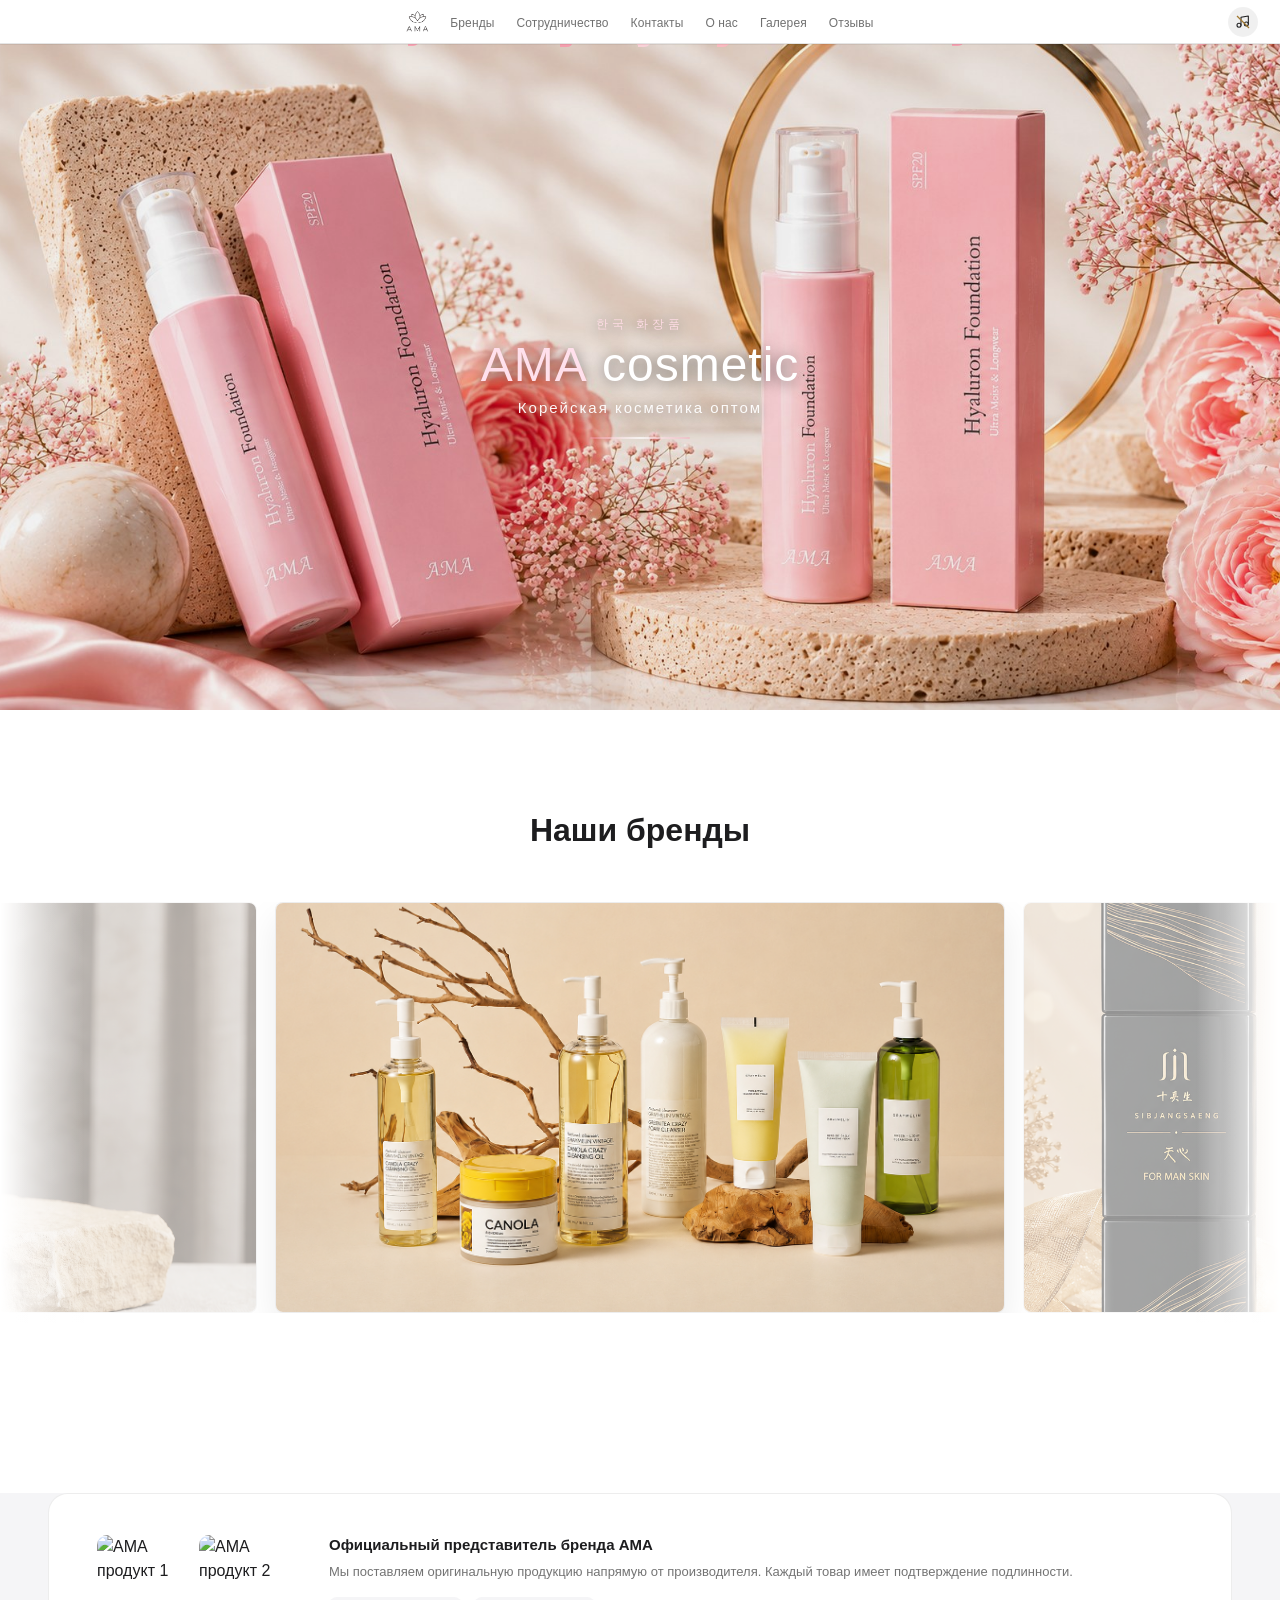
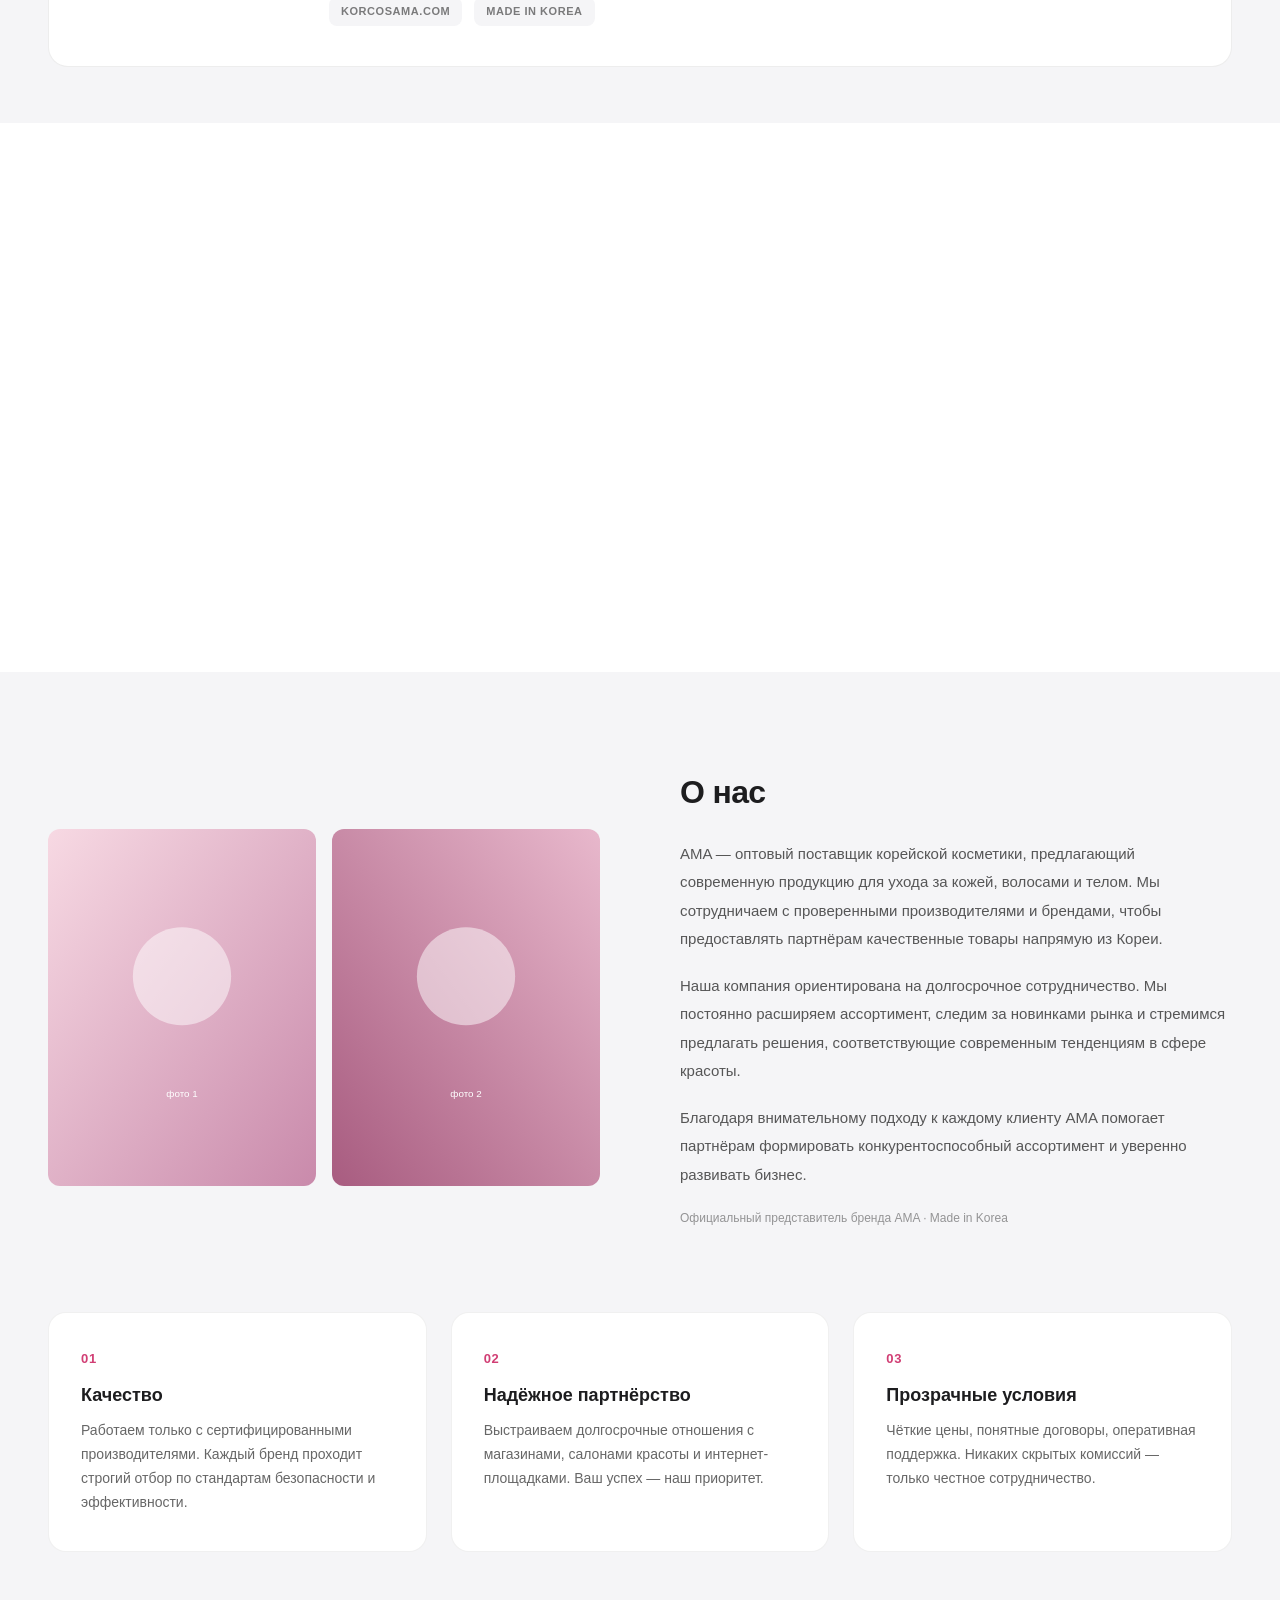
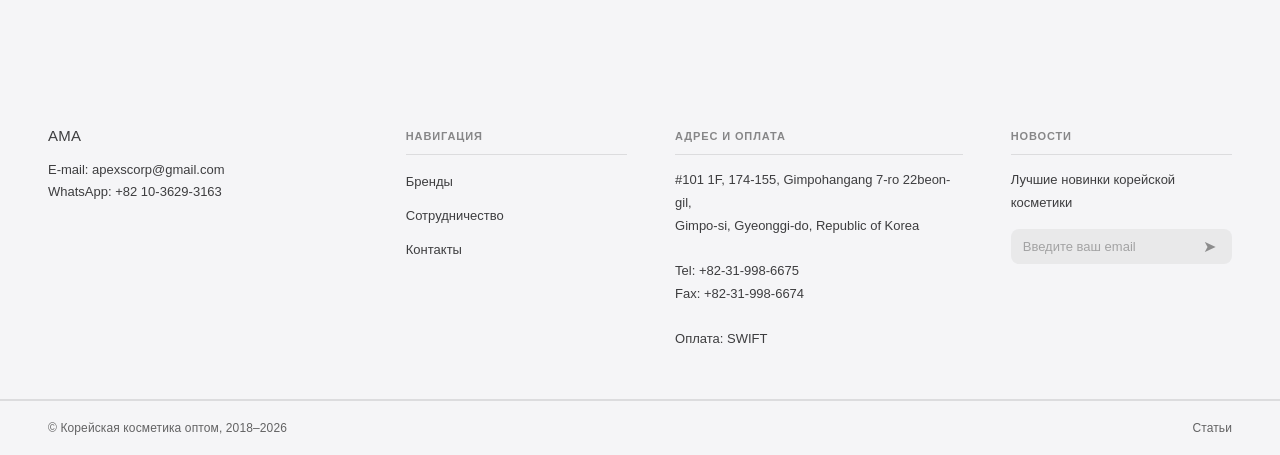
==== index.html @ 64ddf940 "Add files via upload" ====
<!DOCTYPE html>
<html lang="ru">
<head>
<meta charset="UTF-8">
<meta name="viewport" content="width=device-width, initial-scale=1.0">
<title>Корейская косметика оптом — AMA</title>
<meta name="description" content="Декоративная корейская косметика оптом от производителей — купить высококачественную продукцию по низким ценам.">
<meta name="geo.placename" content="Jung-gu, Seoul, South Korea">
<meta name="geo.position" content="37.5640910;126.9979400">
<meta name="geo.region" content="KR-Seoul">
<link rel="stylesheet" href="css/style.css">
</head>
<body>

<!-- ===================== МЕНЮ ===================== -->
<nav id="ama-nav">
  <div class="ama-center-group">
    <a href="index.html" class="ama-logo-left">
      <img src="images/ama-logo.png" alt="АМА">
    </a>
    <ul class="ama-menu-center">
      <li><a href="brendy.html">Бренды</a></li>
      <li><a href="sotrudnichestvo.html">Сотрудничество</a></li>
      <li><a href="kontakty.html">Контакты</a></li>
      <li><a href="#ama-about">О нас</a></li>
      <li><a href="#ama-slider">Галерея</a></li>
      <li><a href="#ama-reviews">Отзывы</a></li>
    </ul>
  </div>
  <div id="ama-music-wrap">
    <button id="ama-music-toggle" onclick="amaToggleMusic()" aria-label="Включить/выключить музыку">
      <svg class="icon-off" viewBox="0 0 24 24" fill="none" stroke="#1d1d1f" stroke-width="1.6"><path d="M9 17V5l11-2v12" stroke-linecap="round" stroke-linejoin="round"/><circle cx="6" cy="17" r="3"/><circle cx="17" cy="15" r="3"/><line x1="3" y1="3" x2="21" y2="21" stroke="#a07830" stroke-width="1.8"/></svg>
      <svg class="icon-on" viewBox="0 0 24 24" fill="none" stroke="#a07830" stroke-width="1.6"><path d="M9 17V5l11-2v12" stroke-linecap="round" stroke-linejoin="round"/><circle cx="6" cy="17" r="3"/><circle cx="17" cy="15" r="3"/></svg>
    </button>
    <div id="ama-music-menu">
      <button class="ama-track-item" onclick="amaSelectTrack(0)">Awakening</button>
      <button class="ama-track-item" onclick="amaSelectTrack(1)">Falling Into The Sky I</button>
      <button class="ama-track-item" onclick="amaSelectTrack(2)">Higher Than Before</button>
      <button class="ama-track-item" onclick="amaSelectTrack(3)">Falling Into The Sky II</button>
      <button class="ama-track-item" onclick="amaSelectTrack(4)">Into The Horizon</button>
    </div>
    <audio id="ama-bgmusic" preload="none"></audio>
  </div>
  <button class="cmn-toggle-switch" aria-label="Открыть меню"><span></span></button>
</nav>

<div id="ama-mobile-menu">
  <a href="brendy.html">Бренды</a>
  <a href="sotrudnichestvo.html">Сотрудничество</a>
  <a href="kontakty.html">Контакты</a>
  <a href="#ama-about">О нас</a>
  <a href="#ama-slider">Галерея</a>
  <a href="#ama-reviews">Отзывы</a>
</div>

<!-- ===================== ГЛАВНЫЙ БАННЕР ===================== -->
<section class="ama-hero">
  <div class="ama-hero-bg" style="background-image:url('images/hero-bg.jpg');"></div>
  <div id="ama-petals"></div>
  <div class="ama-hero-content">
    <div class="ama-hero-eyebrow">한국 화장품</div>
    <div class="ama-hero-title"><strong>AMA</strong> cosmetic</div>
    <div class="ama-hero-subtitle">Корейская косметика оптом</div>
    <div class="ama-hero-divider"></div>
  </div>
</section>

<!-- ===================== ГАЛЕРЕЯ БРЕНДОВ ===================== -->
<section class="ama-section" id="ama-slider">
  <h2 class="ama-section-title reveal">Наши бренды</h2>
  <div class="brand-slider reveal reveal-delay-1" data-brand-slider>
    <div class="brand-slider-viewport">
      <div class="brand-slider-track">
        <a class="brand-card brand-slide" href="brendy.html#graymelin">
          <div class="brand-card-img"><img src="images/brand-graymelin-photo.png" alt="Graymelin"></div>
        </a>
        <a class="brand-card brand-slide" href="brendy.html#rosee">
          <div class="brand-card-img"><img src="images/brand-rosee-photo.png" alt="Rosée"></div>
        </a>
        <a class="brand-card brand-slide" href="brendy.html#verobene">
          <div class="brand-card-img"><img src="images/brand-verobene-photo.png" alt="Verobene"></div>
        </a>
        <a class="brand-card brand-slide" href="brendy.html#ama">
          <div class="brand-card-img"><img src="images/brand-ama-photo.jpg" alt="AMA Cosmetic"></div>
        </a>
      </div>
    </div>
    <button class="brand-slider-arrow brand-slider-prev" type="button" aria-label="Предыдущий бренд">&#8249;</button>
    <button class="brand-slider-arrow brand-slider-next" type="button" aria-label="Следующий бренд">&#8250;</button>
  </div>
</section>

<!-- ===================== ОФИЦИАЛЬНЫЙ БЛОК ===================== -->
<div style="background:#f5f5f7; padding: 0 0 56px;">
  <div style="width:100%; padding: 0 48px; box-sizing:border-box;">
    <div class="ama-official-block reveal">
      <div class="ama-official-images">
        <img src="https://images.unsplash.com/photo-1596462502278-27bfdc403348?w=200&q=80" alt="AMA продукт 1">
        <img src="https://images.unsplash.com/photo-1512207736890-6ffed8a84e8d?w=200&q=80" alt="AMA продукт 2">
      </div>
      <div class="ama-official-text">
        <h3>Официальный представитель бренда AMA</h3>
        <p>Мы поставляем оригинальную продукцию напрямую от производителя. Каждый товар имеет подтверждение подлинности.</p>
        <div class="ama-official-badges">
          <span class="ama-badge">korcosama.com</span>
          <span class="ama-badge">Made in Korea</span>
        </div>
      </div>
    </div>
  </div>
</div>

<!-- ===================== ОТЗЫВЫ ===================== -->
<section class="ama-section ama-reviews" id="ama-reviews">
  <h2 class="ama-section-title reveal">Отзывы</h2>
  <p class="lead reveal">Доверяйте только реальным отзывам — смотрите, что говорят блогеры о нашем продукте.</p>
  <div class="review-links reveal">
    <a href="https://www.instagram.com/popular/ama-hyaluron-foundation/" target="_blank" rel="noopener" style="--review-bg:#fdebe9;">
      <span class="review-badge"><svg viewBox="0 0 24 24"><defs><linearGradient id="ig" x1="0%" y1="100%" x2="100%" y2="0%"><stop offset="0%" stop-color="#feda75"/><stop offset="30%" stop-color="#d62976"/><stop offset="70%" stop-color="#962fbf"/><stop offset="100%" stop-color="#4f5bd5"/></linearGradient></defs><rect x="2" y="2" width="20" height="20" rx="6" fill="url(#ig)"/><rect x="6.5" y="6.5" width="11" height="11" rx="3.5" fill="none" stroke="#fff" stroke-width="1.6"/><circle cx="12" cy="12" r="3.2" fill="none" stroke="#fff" stroke-width="1.6"/><circle cx="16.6" cy="7.4" r="1.1" fill="#fff"/></svg></span>
      <span class="review-text"><span class="title">Отзывы в Instagram</span><small>instagram.com</small></span>
      <span class="review-arrow">&#8599;</span>
    </a>
    <a href="https://www.google.com/search?q=ama+hyaluron+foundation&udm=39" target="_blank" rel="noopener" style="--review-bg:#eaf1fd;">
      <span class="review-badge"><svg viewBox="0 0 24 24"><path fill="#4285F4" d="M22.56 12.25c0-.78-.07-1.53-.2-2.25H12v4.26h5.92a5.06 5.06 0 0 1-2.2 3.32v2.77h3.57c2.08-1.92 3.28-4.74 3.28-8.1z"/><path fill="#34A853" d="M12 23c2.97 0 5.46-.98 7.28-2.66l-3.57-2.77c-.99.66-2.25 1.06-3.71 1.06-2.86 0-5.29-1.93-6.16-4.53H2.18v2.85A11 11 0 0 0 12 23z"/><path fill="#FBBC05" d="M5.84 14.1A6.6 6.6 0 0 1 5.5 12c0-.73.12-1.44.34-2.1V7.05H2.18A11 11 0 0 0 1 12c0 1.77.43 3.45 1.18 4.95l3.66-2.85z"/><path fill="#EA4335" d="M12 5.38c1.62 0 3.06.56 4.21 1.64l3.15-3.15C17.45 2.09 14.97 1 12 1A11 11 0 0 0 2.18 7.05l3.66 2.85C6.71 7.3 9.14 5.38 12 5.38z"/></svg></span>
      <span class="review-text"><span class="title">Отзывы в Google</span><small>google.com</small></span>
      <span class="review-arrow">&#8599;</span>
    </a>
    <a href="https://www.wildberries.ru/catalog/0/search.aspx?search=ama" target="_blank" rel="noopener" style="--review-bg:#f2e9fd;">
      <span class="review-badge"><span class="badge-text" style="color:#7000ff;">WB</span></span>
      <span class="review-text"><span class="title">Отзывы на Wildberries</span><small>wildberries.ru</small></span>
      <span class="review-arrow">&#8599;</span>
    </a>
    <a href="https://www.youtube.com/results?search_query=ama+hyaluron+foundation" target="_blank" rel="noopener" style="--review-bg:#fdeaea;">
      <span class="review-badge"><svg viewBox="0 0 24 24"><rect x="2" y="5" width="20" height="14" rx="4" fill="#FF0000"/><path d="M10 9.5v5l5-2.5z" fill="#fff"/></svg></span>
      <span class="review-text"><span class="title">Обзоры на YouTube</span><small>youtube.com</small></span>
      <span class="review-arrow">&#8599;</span>
    </a>
  </div>
</section>

<!-- ===================== О НАС ===================== -->
<section class="ama-about" id="ama-about" style="width:100%;box-sizing:border-box;">
  <div class="ama-section">
    <div class="ama-about-grid">
      <div class="ama-about-images reveal">
        <img src="images/about-1.svg" alt="AMA — фото 1">
        <img src="images/about-2.svg" alt="AMA — фото 2">
      </div>
      <div class="ama-about-text reveal reveal-delay-1">
        <h2>О нас</h2>
        <p>AMA — оптовый поставщик корейской косметики, предлагающий современную продукцию для ухода за кожей, волосами и телом. Мы сотрудничаем с проверенными производителями и брендами, чтобы предоставлять партнёрам качественные товары напрямую из Кореи.</p>
        <p>Наша компания ориентирована на долгосрочное сотрудничество. Мы постоянно расширяем ассортимент, следим за новинками рынка и стремимся предлагать решения, соответствующие современным тенденциям в сфере красоты.</p>
        <p>Благодаря внимательному подходу к каждому клиенту AMA помогает партнёрам формировать конкурентоспособный ассортимент и уверенно развивать бизнес.</p>
        <p class="ama-source">Официальный представитель бренда AMA · Made in Korea</p>
      </div>
    </div>
    <div class="ama-features">
      <div class="ama-feature reveal reveal-delay-1">
        <div class="num">01</div>
        <h3>Качество</h3>
        <p>Работаем только с сертифицированными производителями. Каждый бренд проходит строгий отбор по стандартам безопасности и эффективности.</p>
      </div>
      <div class="ama-feature reveal reveal-delay-2">
        <div class="num">02</div>
        <h3>Надёжное партнёрство</h3>
        <p>Выстраиваем долгосрочные отношения с магазинами, салонами красоты и интернет-площадками. Ваш успех — наш приоритет.</p>
      </div>
      <div class="ama-feature reveal reveal-delay-3">
        <div class="num">03</div>
        <h3>Прозрачные условия</h3>
        <p>Чёткие цены, понятные договоры, оперативная поддержка. Никаких скрытых комиссий — только честное сотрудничество.</p>
      </div>
    </div>
  </div>
</section>

<!-- ===================== ПОДВАЛ ===================== -->
<footer>
  <section class="ama-footer-info">
    <div>
      <div class="ama-fi-logo">АМА</div>
      <p class="ama-fi-text">E-mail: <a href="mailto:apexscorp@gmail.com">apexscorp@gmail.com</a><br>WhatsApp: <a href="https://wa.me/821036293163" target="_blank" rel="noopener">+82 10-3629-3163</a></p>
    </div>
    <div>
      <p class="ama-fi-title">Навигация</p>
      <ul class="ama-fi-links">
        <li><a href="brendy.html">Бренды</a></li>
        <li><a href="sotrudnichestvo.html">Сотрудничество</a></li>
        <li><a href="kontakty.html">Контакты</a></li>
      </ul>
    </div>
    <div>
      <p class="ama-fi-title">Адрес и оплата</p>
      <p class="ama-fi-text">#101 1F, 174-155, Gimpohangang 7-ro 22beon-gil,<br>Gimpo-si, Gyeonggi-do, Republic of Korea<br><br>Tel: <a href="tel:+82319986675">+82-31-998-6675</a><br>Fax: +82-31-998-6674<br><br>Оплата: SWIFT</p>
    </div>
    <div>
      <p class="ama-fi-title">Новости</p>
      <p class="ama-fi-text">Лучшие новинки корейской косметики</p>
      <form id="newsletter-form" class="ama-fi-news-form">
        <input type="email" placeholder="Введите ваш email" required>
        <button type="submit">&#10148;</button>
      </form>
    </div>
  </section>
  <div class="ama-footer-bottom">
    <span class="ama-footer-copy">© Корейская косметика оптом, 2018–2026</span>
    <div class="ama-fb-links"><a href="#">Статьи</a></div>
  </div>
</footer>

<button type="button" class="scrollup" aria-label="Наверх">&uarr;</button>
<script src="js/script.js"></script>
</body>
</html>
---- css/style.css ----
/* ===========================================================
   AMA — Корейская косметика оптом
   Основные стили сайта
   =========================================================== */

@font-face {
  font-family: 'gothic';
  src: url(../fonts/gothic.ttf);
}

* {
  margin: 0;
  padding: 0;
  box-sizing: border-box;
}

html {
  scroll-behavior: smooth;
}

body {
  font-family: -apple-system, BlinkMacSystemFont, "SF Pro Text", "Helvetica Neue", Arial, sans-serif;
  color: #1d1d1f;
  background: #fff;
  line-height: 1.5;
  width: 100%;
  overflow-x: hidden;
}

a {
  text-decoration: none;
}

img {
  max-width: 100%;
  display: block;
}

ul {
  list-style: none;
}

/* ===========================================================
   ВЕРХНЕЕ МЕНЮ (sticky, эффект стекла)
   =========================================================== */

#ama-nav {
  background: rgba(255, 255, 255, 0.72);
  position: sticky;
  top: 0;
  backdrop-filter: saturate(180%) blur(20px);
  -webkit-backdrop-filter: saturate(180%) blur(20px);
  border-bottom: .5px solid rgba(0, 0, 0, 0.1);
  box-shadow: 0 1px 0 rgba(0, 0, 0, 0.06);
  height: 44px;
  display: flex;
  align-items: center;
  justify-content: space-between;
  padding: 0 22px;
  z-index: 9999;
  transition: background .4s, box-shadow .4s;
}

#ama-nav.scrolled {
  background: rgba(255, 255, 255, 0.85);
  box-shadow: 0 2px 12px rgba(0, 0, 0, 0.08);
}

#ama-nav .ama-center-group {
  display: flex;
  align-items: center;
  gap: 22px;
  position: absolute;
  left: 50%;
  transform: translateX(-50%);
}

#ama-nav .ama-logo-left {
  text-decoration: none;
  transition: opacity .2s;
  flex-shrink: 0;
}

#ama-nav .ama-logo-left:hover {
  opacity: .7;
}

#ama-nav .ama-logo-left img {
  height: 22px;
  width: auto;
  object-fit: contain;
}

#ama-nav .ama-menu-center {
  display: flex;
  gap: 22px;
  align-items: center;
  list-style: none;
  margin: 0;
  padding: 0;
}

#ama-nav .ama-menu-center a {
  font-size: 12px;
  font-weight: 400;
  color: rgba(0, 0, 0, 0.56);
  text-decoration: none;
  letter-spacing: .01em;
  transition: color .2s;
  display: inline-block;
  outline: none;
}

#ama-nav .ama-menu-center a:hover,
#ama-nav .ama-menu-center a.active {
  color: #1d1d1f;
}

#ama-nav .ama-menu-center a:focus,
#ama-nav .ama-menu-center a:active,
#ama-nav .ama-logo-left:focus {
  outline: none;
  border: none;
  box-shadow: none;
  -webkit-tap-highlight-color: transparent;
}

@media (max-width: 760px) {
  #ama-nav {
    padding: 0 16px;
  }
  #ama-nav .ama-menu-center {
    display: none;
  }
}

/* ===========================================================
   МОБИЛЬНОЕ МЕНЮ (гамбургер)
   =========================================================== */

.cmn-toggle-switch {
  display: none;
  position: fixed;
  right: 8px;
  top: 4px;
  overflow: hidden;
  margin: 0;
  padding: 0;
  width: 36px;
  height: 36px;
  font-size: 0;
  text-indent: -9999px;
  appearance: none;
  border-radius: 50%;
  border: none;
  cursor: pointer;
  background: rgba(0, 0, 0, 0.06);
  z-index: 10002;
}

.cmn-toggle-switch span {
  display: block;
  position: absolute;
  top: 16px;
  left: 8px;
  right: 8px;
  height: 2px;
  background: #1d1d1f;
  transition: background 0 .3s;
}

.cmn-toggle-switch span::before,
.cmn-toggle-switch span::after {
  position: absolute;
  display: block;
  left: 0;
  width: 100%;
  height: 2px;
  background-color: #1d1d1f;
  content: "";
  transition-duration: .3s, .3s;
  transition-delay: .3s, 0;
}

.cmn-toggle-switch span::before {
  top: -7px;
  transition-property: top, transform;
}

.cmn-toggle-switch span::after {
  bottom: -7px;
  transition-property: bottom, transform;
}

.cmn-toggle-switch.active span {
  background: none;
}

.cmn-toggle-switch.active span::before {
  top: 0;
  transform: rotate(45deg);
}

.cmn-toggle-switch.active span::after {
  bottom: 0;
  transform: rotate(-45deg);
}

.cmn-toggle-switch.active span::before,
.cmn-toggle-switch.active span::after {
  transition-delay: 0, .3s;
}

@media (max-width: 760px) {
  .cmn-toggle-switch {
    display: block;
  }
}

#ama-mobile-menu {
  display: none;
  position: fixed;
  top: 44px;
  left: 0;
  right: 0;
  background: rgba(255, 255, 255, 0.96);
  backdrop-filter: saturate(180%) blur(20px);
  -webkit-backdrop-filter: saturate(180%) blur(20px);
  border-bottom: .5px solid rgba(0, 0, 0, 0.1);
  z-index: 9998;
  padding: 8px 0 16px;
}

#ama-mobile-menu.open {
  display: block;
}

#ama-mobile-menu a {
  display: block;
  padding: 12px 24px;
  font-size: 15px;
  color: #1d1d1f;
  text-decoration: none;
  border-bottom: .5px solid rgba(0, 0, 0, 0.06);
}

/* ===========================================================
   МУЗЫКАЛЬНЫЙ ПЛЕЕР
   =========================================================== */

#ama-music-wrap {
  position: absolute;
  right: 22px;
  top: 50%;
  transform: translateY(-50%);
}

#ama-music-toggle {
  width: 30px;
  height: 30px;
  border-radius: 50%;
  background: rgba(0, 0, 0, 0.06);
  border: none;
  cursor: pointer;
  display: flex;
  align-items: center;
  justify-content: center;
  transition: background .2s;
  position: relative;
  z-index: 10000;
}

#ama-music-toggle:hover {
  background: rgba(0, 0, 0, 0.12);
}

#ama-music-toggle svg {
  width: 16px;
  height: 16px;
}

#ama-music-toggle .icon-off {
  display: block;
}

#ama-music-toggle .icon-on {
  display: none;
}

#ama-music-toggle.playing .icon-off {
  display: none;
}

#ama-music-toggle.playing .icon-on {
  display: block;
}

#ama-music-menu {
  position: absolute;
  top: 38px;
  right: 0;
  background: rgba(255, 255, 255, 0.78);
  backdrop-filter: saturate(180%) blur(16px);
  -webkit-backdrop-filter: saturate(180%) blur(16px);
  border-radius: 10px;
  box-shadow: 0 8px 24px rgba(0, 0, 0, 0.14);
  padding: 6px;
  min-width: 180px;
  opacity: 0;
  visibility: hidden;
  transform: translateY(-6px);
  transition: opacity .18s, transform .18s, visibility .18s;
  z-index: 10001;
}

#ama-music-wrap:hover #ama-music-menu {
  opacity: 1;
  visibility: visible;
  transform: translateY(0);
}

.ama-track-item {
  display: block;
  width: 100%;
  text-align: left;
  background: none;
  border: none;
  border-radius: 6px;
  padding: 9px 10px;
  font-size: 12px;
  font-weight: 600;
  color: #1d1d1f;
  cursor: pointer;
  transition: background .15s, color .2s;
  white-space: nowrap;
}

.ama-track-item:hover {
  background: rgba(0, 0, 0, 0.07);
}

.ama-track-item.active {
  color: #3d3d3f;
  background: rgba(0, 0, 0, 0.06);
}

@media (max-width: 760px) {
  #ama-music-wrap {
    right: 50px;
  }
  #ama-music-toggle {
    width: 26px;
    height: 26px;
  }
}

/* ===========================================================
   ГЛАВНЫЙ БАННЕР (HERO)
   =========================================================== */

.ama-hero {
  position: relative;
  width: 100%;
  height: calc(100vw * 0.52);
  max-height: 720px;
  min-height: 460px;
  overflow: hidden;
  display: flex;
  align-items: center;
  justify-content: center;
}

.ama-hero-bg {
  position: absolute;
  inset: 0;
  background-image: url('../images/hero-bg.jpg');
  background-size: cover;
  background-position: center;
  filter: brightness(0.95);
}

/* Заглушка фона, пока нет картинки */
.ama-hero-bg.placeholder {
  background-image: none;
  background: linear-gradient(135deg, #f3c9d6, #d88fae 60%, #a85c80);
}

.ama-hero-bg.placeholder::after {
  content: "СЮДА: фон баннера, рекомендуемый размер ~1920×1000px (images/hero-bg.jpg)";
  position: absolute;
  inset: 0;
  display: flex;
  align-items: center;
  justify-content: center;
  text-align: center;
  padding: 20px;
  color: rgba(255, 255, 255, 0.85);
  font-size: 13px;
  letter-spacing: .03em;
  border: 2px dashed rgba(255, 255, 255, 0.5);
  margin: 8px;
}

#ama-petals {
  position: absolute;
  inset: 0;
  z-index: 1;
  overflow: hidden;
  pointer-events: none;
}

.ama-petal {
  position: absolute;
  border-radius: 50% 0 50% 0;
  animation: amaPetalFall linear infinite;
  pointer-events: none;
}

@keyframes amaPetalFall {
  0% {
    transform: translateY(-20px) rotate(0deg) translateX(0);
    opacity: 0;
  }
  10% {
    opacity: 1;
  }
  90% {
    opacity: .85;
  }
  100% {
    transform: translateY(var(--ama-fall-dist, 580px)) rotate(400deg) translateX(25px);
    opacity: 0;
  }
}

.ama-hero-content {
  position: relative;
  z-index: 2;
  width: 100%;
  display: flex;
  flex-direction: column;
  align-items: center;
  justify-content: center;
  text-align: center;
  text-shadow: 0 2px 14px rgba(0, 0, 0, 0.55);
  padding: 0 20px;
}

.ama-hero-eyebrow {
  font-size: 12px;
  letter-spacing: 4px;
  color: rgba(255, 220, 230, 0.95);
  margin-bottom: 8px;
}

.ama-hero-title {
  font-size: 48px;
  font-weight: 300;
  color: #fff;
  letter-spacing: 1px;
  line-height: 1;
}

.ama-hero-title strong {
  font-weight: 400;
  color: #ffe0ec;
}

.ama-hero-subtitle {
  font-size: 15px;
  color: rgba(255, 255, 255, 0.95);
  letter-spacing: 2px;
  margin-top: 8px;
}

.ama-hero-divider {
  width: 100px;
  height: 2px;
  background: linear-gradient(90deg, rgba(255, 150, 180, 0.5), #fff, rgba(255, 150, 180, 0.5));
  margin: 18px auto 0;
  border-radius: 2px;
  opacity: .7;
}

@media (max-width: 600px) {
  .ama-hero-title {
    font-size: 32px;
  }
}

/* ===========================================================
   СТРАНИЦА: ОБЫЧНЫЙ HERO (для внутренних страниц)
   =========================================================== */

.page-hero {
  background: linear-gradient(135deg, #faf5f7, #f5e8ee);
  padding: 64px 24px 48px;
  text-align: center;
  border-bottom: .5px solid rgba(0, 0, 0, .06);
}

.page-hero h1 {
  font-size: 34px;
  font-weight: 600;
  color: #1d1d1f;
  letter-spacing: -.01em;
}

.page-hero p {
  font-size: 15px;
  color: rgba(0, 0, 0, .55);
  margin-top: 10px;
  max-width: 560px;
  margin-left: auto;
  margin-right: auto;
}

/* ===========================================================
   СЕКЦИЯ БРЕНДОВ (слайдер ссылок на главной)
   =========================================================== */

.ama-brands-strip {
  display: flex;
  flex-wrap: wrap;
  justify-content: center;
  gap: 12px 36px;
  padding: 32px 48px;
  background: #fff;
  border-bottom: .5px solid rgba(0, 0, 0, .06);
  width: 100%;
  box-sizing: border-box;
}

.ama-brands-strip a {
  font-size: 13px;
  color: rgba(0, 0, 0, .6);
  letter-spacing: .01em;
  transition: color .2s;
  padding: 4px 0;
}

.ama-brands-strip a:hover {
  color: #1d1d1f;
}

/* ===========================================================
   СЛАЙДЕР / ГАЛЕРЕЯ БРЕНДОВ С КАРТИНКАМИ
   =========================================================== */

.ama-section {
  width: 100%;
  box-sizing: border-box;
  padding: 96px 48px;
}

.ama-section-title {
  text-align: center;
  font-size: 32px;
  font-weight: 600;
  color: #1d1d1f;
  margin-bottom: 48px;
  letter-spacing: 0;
}

#ama-slider {
  padding-left: 0;
  padding-right: 0;
  overflow: hidden;
}

#ama-slider .ama-section-title {
  padding: 0 48px;
}

.brand-slider {
  position: relative;
  width: 100%;
  max-width: none;
  margin: 0;
  padding: 0 0 52px;
  box-sizing: border-box;
}

.brand-slider-viewport {
  overflow: hidden;
  cursor: grab;
  touch-action: pan-y;
}

.brand-slider-viewport:active {
  cursor: grabbing;
}

.brand-slider-viewport::before,
.brand-slider-viewport::after {
  content: "";
  position: absolute;
  top: 0;
  bottom: 42px;
  z-index: 2;
  width: 84px;
  pointer-events: none;
}

.brand-slider-viewport::before {
  left: 0;
  background: linear-gradient(90deg, #fff 0%, rgba(255,255,255,0) 100%);
}

.brand-slider-viewport::after {
  right: 0;
  background: linear-gradient(270deg, #fff 0%, rgba(255,255,255,0) 100%);
}

.brand-slider-track {
  display: flex;
  gap: 18px;
  align-items: stretch;
  padding: 0;
  box-sizing: border-box;
  will-change: transform;
  transition: transform .75s cubic-bezier(.22,1,.36,1);
}

.brand-slider.is-dragging .brand-slider-track {
  transition: none;
}

.brand-slide {
  flex: 0 0 clamp(690px, 57vw, 1080px);
  min-width: 0;
  opacity: .42;
  transition: opacity .75s cubic-bezier(.22,1,.36,1), box-shadow .45s ease;
}

.brand-slide.is-active {
  opacity: 1;
  box-shadow: 0 16px 36px rgba(0, 0, 0, .08);
}

.brand-card {
  position: relative;
  border-radius: 8px;
  overflow: hidden;
  background: #fff;
  border: 1px solid rgba(0, 0, 0, .07);
  transition: box-shadow .35s;
  display: flex;
  flex-direction: column;
  text-decoration: none;
  color: inherit;
}

.brand-card:hover {
  box-shadow: 0 12px 24px rgba(0, 0, 0, .08);
}

.brand-card-img {
  aspect-ratio: 16/9;
  overflow: hidden;
}

.brand-card-img img {
  width: 100%;
  height: 100%;
  object-fit: cover;
}

.brand-card-label {
  padding: 32px 38px 36px;
  background: #fff;
}

.brand-card-label .name {
  font-size: 32px;
  font-weight: 600;
  color: #1d1d1f;
  margin-bottom: 7px;
}

.brand-card-label .tag {
  font-size: 15px;
  font-weight: 600;
  letter-spacing: 0;
  text-transform: uppercase;
  color: rgba(0, 0, 0, .42);
}

.brand-slider-arrow {
  position: absolute;
  top: 42%;
  z-index: 4;
  width: 44px;
  height: 44px;
  border: 0;
  border-radius: 50%;
  background: rgba(255, 255, 255, .72);
  box-shadow: 0 12px 28px rgba(0, 0, 0, .16);
  color: #1d1d1f;
  font-size: 34px;
  line-height: 1;
  display: flex;
  align-items: center;
  justify-content: center;
  backdrop-filter: blur(18px);
  -webkit-backdrop-filter: blur(18px);
  cursor: pointer;
  opacity: 0;
  pointer-events: none;
  transition: opacity .25s ease, background .25s ease, box-shadow .25s ease;
}

.brand-slider:hover .brand-slider-arrow,
.brand-slider:focus-within .brand-slider-arrow {
  opacity: 1;
  pointer-events: auto;
}

.brand-slider-arrow:hover {
  background: rgba(255, 255, 255, .92);
  box-shadow: 0 16px 34px rgba(0, 0, 0, .18);
}

.brand-slider-prev {
  left: max(26px, 3vw);
}

.brand-slider-next {
  right: max(26px, 3vw);
}

.brand-slider-dots {
  position: absolute;
  left: 0;
  right: 0;
  bottom: 0;
  display: flex;
  justify-content: center;
  gap: 8px;
}

.brand-slider-dot {
  width: 8px;
  height: 8px;
  border: 0;
  border-radius: 999px;
  background: rgba(0, 0, 0, .22);
  padding: 0;
  cursor: pointer;
  transition: width .3s ease, background .3s ease;
}

.brand-slider-dot.is-active {
  width: 26px;
  background: #1d1d1f;
}

@media (max-width: 900px) {
  .brand-slider {
    width: 100%;
    padding: 0 0 46px;
  }

  .brand-slide {
    flex-basis: min(760px, 86vw);
  }

  .brand-slider-viewport::before,
  .brand-slider-viewport::after {
    width: 46px;
  }

  .brand-slider-prev {
    left: 14px;
  }

  .brand-slider-next {
    right: 14px;
  }
}

@media (max-width: 560px) {
  .brand-slider {
    padding: 0 0 36px;
  }

  .brand-slider-track {
    gap: 12px;
    padding: 0;
  }

  .brand-slide {
    flex-basis: 88vw;
  }

  .brand-card-img {
    aspect-ratio: 1/1;
  }

  .brand-card-label {
    padding: 18px 18px 20px;
  }

  .brand-card-label .name {
    font-size: 19px;
  }

  .brand-card-label .tag {
    font-size: 11px;
    line-height: 1.35;
  }

  .brand-slider-arrow {
    top: auto;
    bottom: -4px;
    width: 34px;
    height: 34px;
    font-size: 26px;
  }

  .brand-slider-prev {
    left: calc(50% - 82px);
  }

  .brand-slider-next {
    right: calc(50% - 82px);
  }

  .brand-slider-dots {
    bottom: 8px;
  }
}

.brand-card.placeholder {
  display: flex;
  align-items: center;
  justify-content: center;
  text-align: center;
  padding: 16px;
  font-size: 12px;
  color: rgba(0, 0, 0, .4);
  border: 2px dashed rgba(0, 0, 0, .15);
}

/* Простая фото-карточка для страницы "Бренды" (название уже есть в тексте рядом) */
.brand-photo {
  border-radius: 14px;
  overflow: hidden;
  aspect-ratio: 4/3;
  border: 1px solid rgba(0, 0, 0, .07);
  transition: transform .35s cubic-bezier(.2,.8,.2,1), box-shadow .35s;
}

.brand-photo:hover {
  transform: translateY(-6px);
  box-shadow: 0 18px 36px rgba(0, 0, 0, .14);
}

.brand-photo img {
  width: 100%;
  height: 100%;
  object-fit: cover;
  transition: transform .5s cubic-bezier(.2,.8,.2,1);
}

.brand-photo:hover img {
  transform: scale(1.06);
}

/* ===========================================================
   О НАС
   =========================================================== */

.ama-about {
  background: #f5f5f7;
  width: 100%;
  box-sizing: border-box;
}

.ama-about-grid {
  display: grid;
  grid-template-columns: 1fr 1fr;
  gap: 80px;
  align-items: center;
}

@media (max-width: 800px) {
  .ama-about-grid {
    grid-template-columns: 1fr;
  }
}

.ama-about-images {
  display: grid;
  grid-template-columns: 1fr 1fr;
  gap: 16px;
}

.ama-about-images .ph,
.ama-about-images img {
  border-radius: 12px;
  aspect-ratio: 3/4;
  object-fit: cover;
  width: 100%;
}

.ama-about-text h2 {
  font-size: 32px;
  font-weight: 600;
  margin-bottom: 24px;
  letter-spacing: -.02em;
}

.ama-about-text p {
  font-size: 15px;
  line-height: 1.9;
  color: rgba(0, 0, 0, .65);
  margin-bottom: 18px;
}

.ama-about-text .ama-source {
  font-size: 12px;
  color: rgba(0, 0, 0, .4);
  margin-top: 18px;
}

/* Три преимущества (карточки) */
.ama-features {
  display: grid;
  grid-template-columns: repeat(3, 1fr);
  gap: 24px;
  margin-top: 64px;
}

@media (max-width: 800px) {
  .ama-features {
    grid-template-columns: 1fr;
  }
}

.ama-feature {
  background: #fff;
  border-radius: 18px;
  padding: 36px 32px;
  border: 1px solid rgba(0, 0, 0, .06);
  transition: transform .3s cubic-bezier(.2,.8,.2,1), box-shadow .3s, border-color .3s;
}

.ama-feature:hover {
  transform: translateY(-5px);
  box-shadow: 0 20px 40px rgba(0, 0, 0, .1);
  border-color: rgba(209, 62, 116, .25);
}

.ama-feature .num {
  font-size: 13px;
  font-weight: 700;
  color: #d13e74;
  letter-spacing: .05em;
  margin-bottom: 14px;
}

.ama-feature h3 {
  font-size: 18px;
  font-weight: 600;
  margin-bottom: 10px;
}

.ama-feature p {
  font-size: 14px;
  color: rgba(0, 0, 0, .6);
  line-height: 1.7;
}

/* ===========================================================
   ОТЗЫВЫ
   =========================================================== */

.ama-reviews {
  text-align: center;
  width: 100%;
  box-sizing: border-box;
}

.ama-reviews p.lead {
  font-size: 15px;
  color: rgba(0, 0, 0, .6);
  max-width: 540px;
  margin: 0 auto 32px;
}

.review-links {
  display: grid;
  grid-template-columns: repeat(2, 1fr);
  gap: 16px;
  max-width: 760px;
  margin: 0 auto;
}

@media (max-width: 640px) {
  .review-links {
    grid-template-columns: 1fr;
  }
}

.review-links a {
  position: relative;
  display: flex;
  align-items: center;
  gap: 16px;
  padding: 20px 22px;
  border-radius: 16px;
  background: var(--review-bg, #f5f5f7);
  color: #1d1d1f;
  text-align: left;
  transition: transform .3s cubic-bezier(.2,.8,.2,1), box-shadow .3s;
}

.review-links a:hover {
  transform: translateY(-4px);
  box-shadow: 0 16px 30px rgba(0, 0, 0, .12);
}

.review-links a .review-badge {
  width: 44px;
  height: 44px;
  flex-shrink: 0;
  border-radius: 12px;
  background: #fff;
  display: flex;
  align-items: center;
  justify-content: center;
  box-shadow: 0 2px 8px rgba(0, 0, 0, .08);
}

.review-links a .review-badge svg,
.review-links a .review-badge .badge-text {
  width: 24px;
  height: 24px;
}

.review-links a .review-badge .badge-text {
  font-size: 12px;
  font-weight: 800;
  display: flex;
  align-items: center;
  justify-content: center;
}

.review-links a .review-text {
  display: flex;
  flex-direction: column;
  gap: 2px;
}

.review-links a .review-text .title {
  font-size: 15px;
  font-weight: 600;
}

.review-links a .review-text small {
  font-size: 12px;
  font-weight: 400;
  color: rgba(0, 0, 0, .45);
}

.review-links a .review-arrow {
  margin-left: auto;
  font-size: 16px;
  color: rgba(0, 0, 0, .35);
  transition: transform .3s, color .3s;
  flex-shrink: 0;
}

.review-links a:hover .review-arrow {
  transform: translate(3px, -3px);
  color: rgba(0, 0, 0, .6);
}

/* ===========================================================
   КОНТАКТЫ
   =========================================================== */

.contact-grid {
  display: grid;
  grid-template-columns: 1fr 1fr;
  gap: 40px;
}

@media (max-width: 800px) {
  .contact-grid {
    grid-template-columns: 1fr;
  }
}

.contact-card {
  background: #f5f5f7;
  border-radius: 16px;
  padding: 36px 32px;
}

.contact-card h3 {
  font-size: 13px;
  font-weight: 700;
  text-transform: uppercase;
  letter-spacing: .06em;
  color: rgba(0, 0, 0, .45);
  margin-bottom: 16px;
  padding-bottom: 10px;
  border-bottom: .5px solid rgba(0, 0, 0, .1);
}

.contact-card p,
.contact-card a {
  font-size: 14px;
  color: #1d1d1f;
  line-height: 1.9;
}

.contact-card a {
  display: block;
}

.contact-map {
  border-radius: 14px;
  overflow: hidden;
  border: 1px solid rgba(0, 0, 0, .08);
  min-height: 320px;
}

.contact-map iframe {
  width: 100%;
  height: 100%;
  min-height: 320px;
  border: 0;
  display: block;
}

/* ===========================================================
   СОТРУДНИЧЕСТВО
   =========================================================== */

.coop-steps {
  display: grid;
  grid-template-columns: repeat(3, 1fr);
  gap: 24px;
  margin-top: 16px;
}

@media (max-width: 800px) {
  .coop-steps {
    grid-template-columns: 1fr;
  }
}

.coop-cta {
  background: #f5f5f7;
  border-radius: 20px;
  padding: 56px 48px;
  text-align: center;
  margin-top: 64px;
}

.coop-cta h2 {
  font-size: 22px;
  margin-bottom: 10px;
}

.coop-cta p {
  font-size: 14px;
  color: rgba(0, 0, 0, .6);
  margin-bottom: 22px;
}

.btn-primary-ama {
  display: inline-block;
  background: #d13e74;
  color: #fff;
  padding: 13px 28px;
  border-radius: 999px;
  font-size: 14px;
  font-weight: 600;
  transition: background .2s, transform .2s;
}

.btn-primary-ama:hover {
  background: #b8305f;
  transform: translateY(-1px);
}

/* ===========================================================
   ПОДВАЛ (FOOTER)
   =========================================================== */

footer {
  background: #f5f5f7;
  padding-top: 0;
  font-family: -apple-system, BlinkMacSystemFont, "SF Pro Text", "Helvetica Neue", Arial, sans-serif;
  width: 100%;
  box-sizing: border-box;
}

.ama-footer-info {
  background: #f5f5f7;
  color: #1d1d1f;
  width: 100%;
  padding: 80px 48px 48px;
  display: grid;
  grid-template-columns: 1.4fr 1fr 1.3fr 1fr;
  gap: 48px;
  border-bottom: .5px solid rgba(0, 0, 0, .1);
  box-sizing: border-box;
}

.ama-fi-logo {
  font-size: 15px;
  font-weight: 400;
  letter-spacing: .02em;
  color: #3d3d3f;
  margin-bottom: 16px;
  line-height: 1;
}

.ama-fi-title {
  font-size: 11px;
  font-weight: 600;
  letter-spacing: .08em;
  text-transform: uppercase;
  color: rgba(0, 0, 0, .45);
  margin-bottom: 14px;
  padding-bottom: 10px;
  border-bottom: .5px solid rgba(0, 0, 0, .1);
}

.ama-fi-text {
  font-size: 13px;
  line-height: 1.75;
  color: #3d3d3f;
  margin: 0;
}

.ama-fi-text a {
  color: #3d3d3f;
  text-decoration: none;
  transition: color .15s;
}

.ama-fi-text a:hover {
  color: #1d1d1f;
}

.ama-fi-links {
  list-style: none;
  padding: 0;
  margin: 0;
}

.ama-fi-links li {
  margin-bottom: 10px;
}

.ama-fi-links a {
  font-size: 13px;
  color: #3d3d3f;
  text-decoration: none;
  transition: color .15s;
}

.ama-fi-links a:hover {
  color: #1d1d1f;
}

.ama-fi-news-form {
  display: flex;
  align-items: center;
  margin-top: 14px;
  background: rgba(0, 0, 0, .05);
  border: none;
  border-radius: 8px;
  overflow: hidden;
  padding: 0 12px;
}

.ama-fi-news-form input {
  background: transparent;
  border: none;
  color: #1d1d1f;
  font-size: 13px;
  flex: 1;
  outline: none;
  padding: 10px 0;
}

.ama-fi-news-form input::placeholder {
  color: rgba(0, 0, 0, .3);
}

.ama-fi-news-form button {
  background: transparent;
  border: none;
  color: rgba(0, 0, 0, .4);
  font-size: 16px;
  cursor: pointer;
  padding: 0 4px;
  transition: color .15s;
}

.ama-fi-news-form button:hover {
  color: #1d1d1f;
}

.ama-footer-bottom {
  background: #f5f5f7;
  border-top: .5px solid rgba(0, 0, 0, .1);
  width: 100%;
  box-sizing: border-box;
  display: flex;
  justify-content: space-between;
  align-items: center;
  padding: 18px 48px;
}

.ama-footer-bottom .ama-footer-copy {
  font-size: 12px;
  color: rgba(0, 0, 0, .6);
  letter-spacing: .01em;
}

.ama-fb-links {
  display: flex;
  gap: 20px;
}

.ama-fb-links a {
  font-size: 12px;
  color: rgba(0, 0, 0, .6);
  text-decoration: none;
  transition: color .15s;
  letter-spacing: .01em;
}

.ama-fb-links a:hover {
  color: #1d1d1f;
}

@media (max-width: 900px) {
  .ama-footer-info {
    grid-template-columns: 1fr 1fr;
    gap: 32px;
  }
}

@media (max-width: 560px) {
  .ama-footer-info {
    grid-template-columns: 1fr;
    padding: 36px 20px 28px;
  }
  .ama-footer-bottom {
    flex-direction: column;
    gap: 8px;
    padding: 14px 20px;
    text-align: center;
  }
}

/* ===========================================================
   КНОПКА "НАВЕРХ"
   =========================================================== */

.scrollup {
  position: fixed;
  transition: 1s background-color, opacity .3s;
  background-color: rgba(50, 42, 42, 0.89);
  right: 20px;
  bottom: 20px;
  cursor: pointer;
  z-index: 9999990;
  border: 0;
  width: 44px;
  height: 44px;
  border-radius: 50%;
  display: none;
  align-items: center;
  justify-content: center;
  outline: none;
  color: #fff;
  font-size: 18px;
}

.scrollup:hover {
  background-color: rgba(209, 62, 116, 1);
}

.scrollup.visible {
  display: flex;
}

/* ===========================================================
   HERO ДЛЯ ВНУТРЕННИХ СТРАНИЦ (бренды, контакты и тп)
   =========================================================== */

.page-hero-full {
  position: relative;
  width: 100%;
  height: 320px;
  overflow: hidden;
  display: flex;
  align-items: center;
  justify-content: center;
  text-align: center;
}

.page-hero-full::before {
  content: '';
  position: absolute;
  inset: 0;
  background-image: url('../images/hero-bg.jpg');
  background-size: cover;
  background-position: center;
  filter: brightness(0.6);
  z-index: 0;
}

.page-hero-full .page-hero-petals {
  position: absolute;
  inset: 0;
  z-index: 1;
  pointer-events: none;
  overflow: hidden;
}

.page-hero-full .page-hero-content {
  position: relative;
  z-index: 2;
  padding: 0 24px;
}

.page-hero-full .ama-hero-eyebrow {
  font-size: 11px;
  letter-spacing: 4px;
  color: rgba(255, 220, 230, 0.95);
  margin-bottom: 8px;
}

.page-hero-full .ama-hero-title {
  font-size: 42px;
  font-weight: 300;
  color: #fff;
  letter-spacing: 2px;
  line-height: 1;
  text-shadow: 0 2px 14px rgba(0,0,0,0.35);
}

.page-hero-full .ama-hero-title strong {
  font-weight: 700;
  color: #ffe0ec;
}

.page-hero-full .ama-hero-divider {
  width: 80px;
  height: 2px;
  background: linear-gradient(90deg, rgba(255,150,180,0.4), #fff, rgba(255,150,180,0.4));
  margin: 16px auto 0;
  border-radius: 2px;
  opacity: .7;
}

/* ===========================================================
   ГАЛЕРЕЯ БРЕНДОВ (с лайтбоксом)
   =========================================================== */

.brand-hero-strip {
  display: flex;
  justify-content: center;
  gap: 0;
  background: #fff;
  border-bottom: .5px solid rgba(0,0,0,.06);
  overflow-x: auto;
  padding: 0;
}

.brand-hero-strip a {
  flex: 1;
  min-width: 120px;
  max-width: 260px;
  display: flex;
  flex-direction: column;
  align-items: center;
  justify-content: center;
  padding: 22px 12px 18px;
  gap: 10px;
  border-right: .5px solid rgba(0,0,0,.06);
  font-size: 13px;
  font-weight: 600;
  color: rgba(0,0,0,.55);
  text-decoration: none;
  transition: background .2s, color .2s;
}

.brand-hero-strip a:last-child {
  border-right: none;
}

.brand-hero-strip a:hover {
  background: #fdf5f8;
  color: #d13e74;
}

.brand-hero-strip a img {
  height: 44px;
  width: auto;
  object-fit: contain;
  opacity: .7;
  transition: opacity .2s;
}

.brand-hero-strip a:hover img {
  opacity: 1;
}

/* Секция бренда с галереей */
.brand-section {
  padding: 96px 48px;
  width: 100%;
  box-sizing: border-box;
}

.brand-section + .brand-section-alt {
  background: #f5f5f7;
}

.brand-section-alt {
  background: #f5f5f7;
}

.brand-section-alt .brand-section {
  background: transparent;
}

.brand-layout {
  display: grid;
  grid-template-columns: 1fr 1fr;
  gap: 72px;
  align-items: start;
}

@media (max-width: 800px) {
  .brand-layout {
    grid-template-columns: 1fr;
    gap: 32px;
  }
}

.brand-info h2 {
  font-size: 30px;
  font-weight: 600;
  margin-bottom: 8px;
  color: #1d1d1f;
}

.brand-info .brand-tag {
  display: inline-block;
  font-size: 11px;
  font-weight: 600;
  letter-spacing: .08em;
  text-transform: uppercase;
  color: #d13e74;
  background: rgba(209,62,116,.08);
  border-radius: 999px;
  padding: 4px 12px;
  margin-bottom: 18px;
}

.brand-info p {
  font-size: 15px;
  line-height: 1.8;
  color: rgba(0,0,0,.65);
  margin-bottom: 14px;
}

.brand-info .brand-cat {
  font-size: 13px;
  color: rgba(0,0,0,.4);
  margin-top: 18px;
  padding-top: 18px;
  border-top: .5px solid rgba(0,0,0,.08);
}

/* Сетка фотографий бренда (3 штуки) */
.brand-gallery {
  display: grid;
  grid-template-columns: 1fr 1fr;
  grid-template-rows: auto auto;
  gap: 10px;
}

.brand-gallery .bg-main {
  grid-column: 1 / -1;
  aspect-ratio: 16/9;
}

.brand-gallery .bg-thumb {
  aspect-ratio: 4/3;
}

.brand-gallery-item {
  border-radius: 12px;
  overflow: hidden;
  cursor: pointer;
  position: relative;
}

.brand-gallery-item img {
  width: 100%;
  height: 100%;
  object-fit: cover;
  transition: transform .5s cubic-bezier(.2,.8,.2,1);
  display: block;
}

.brand-gallery-item:hover img {
  transform: scale(1.05);
}

.brand-gallery-item::after {
  content: '⤢';
  position: absolute;
  bottom: 10px;
  right: 12px;
  font-size: 18px;
  color: rgba(255,255,255,.85);
  text-shadow: 0 1px 4px rgba(0,0,0,.4);
  opacity: 0;
  transition: opacity .25s;
  pointer-events: none;
}

.brand-gallery-item:hover::after {
  opacity: 1;
}

/* ===========================================================
   ЛАЙТБОКС
   =========================================================== */

#ama-lightbox {
  position: fixed;
  inset: 0;
  z-index: 99999;
  background: rgba(0,0,0,.88);
  display: flex;
  align-items: center;
  justify-content: center;
  opacity: 0;
  visibility: hidden;
  transition: opacity .25s, visibility .25s;
  backdrop-filter: blur(8px);
  -webkit-backdrop-filter: blur(8px);
}

#ama-lightbox.open {
  opacity: 1;
  visibility: visible;
}

#ama-lightbox img {
  max-width: 90vw;
  max-height: 88vh;
  object-fit: contain;
  border-radius: 10px;
  box-shadow: 0 24px 64px rgba(0,0,0,.5);
  transition: transform .3s cubic-bezier(.2,.8,.2,1);
  transform: scale(.96);
}

#ama-lightbox.open img {
  transform: scale(1);
}

#ama-lightbox-close {
  position: absolute;
  top: 20px;
  right: 24px;
  background: rgba(255,255,255,.15);
  border: none;
  border-radius: 50%;
  width: 40px;
  height: 40px;
  display: flex;
  align-items: center;
  justify-content: center;
  cursor: pointer;
  color: #fff;
  font-size: 20px;
  transition: background .2s;
}

#ama-lightbox-close:hover {
  background: rgba(255,255,255,.28);
}

#ama-lightbox-caption {
  position: absolute;
  bottom: 24px;
  left: 50%;
  transform: translateX(-50%);
  color: rgba(255,255,255,.7);
  font-size: 13px;
  letter-spacing: .05em;
  white-space: nowrap;
}

/* ===========================================================
   SCROLL REVEAL АНИМАЦИИ
   =========================================================== */

.reveal {
  opacity: 0;
  transform: translateY(28px);
  transition: opacity .65s cubic-bezier(.2,.8,.2,1), transform .65s cubic-bezier(.2,.8,.2,1);
}

.reveal.visible {
  opacity: 1;
  transform: translateY(0);
}

.reveal-delay-1 { transition-delay: .1s; }
.reveal-delay-2 { transition-delay: .2s; }
.reveal-delay-3 { transition-delay: .32s; }

/* ===========================================================
   ОФИЦИАЛЬНЫЙ БЛОК (как на старом сайте)
   =========================================================== */

.ama-official-block {
  background: #fff;
  border-radius: 20px;
  border: 1px solid rgba(0,0,0,.07);
  padding: 40px 48px;
  display: flex;
  align-items: center;
  gap: 40px;
  margin-top: 32px;
}

.ama-official-block .ama-official-images {
  display: flex;
  gap: 12px;
  flex-shrink: 0;
}

.ama-official-block .ama-official-images img {
  width: 90px;
  height: 90px;
  object-fit: cover;
  border-radius: 10px;
}

.ama-official-text h3 {
  font-size: 15px;
  font-weight: 600;
  margin-bottom: 6px;
}

.ama-official-text p {
  font-size: 13px;
  color: rgba(0,0,0,.55);
  line-height: 1.6;
}

.ama-official-badges {
  display: flex;
  gap: 12px;
  margin-top: 14px;
  flex-wrap: wrap;
}

.ama-badge {
  font-size: 11px;
  font-weight: 600;
  letter-spacing: .05em;
  text-transform: uppercase;
  color: rgba(0,0,0,.5);
  background: #f5f5f7;
  border-radius: 8px;
  padding: 6px 12px;
}

@media (max-width: 700px) {
  .ama-official-block {
    flex-direction: column;
    padding: 24px 20px;
  }
}

/* ===========================================================
   АДАПТИВ: сжимаем отступы на планшетах и мобильных
   =========================================================== */

@media (max-width: 1024px) {
  .ama-section,
  .brand-section {
    padding: 72px 36px;
  }
  .ama-footer-info {
    padding: 60px 36px 40px;
    gap: 36px;
  }
  .ama-footer-bottom {
    padding: 16px 36px;
  }
  .ama-about-grid {
    gap: 56px;
  }
  .brand-layout {
    gap: 48px;
  }
}

@media (max-width: 760px) {
  .ama-section,
  .brand-section {
    padding: 56px 20px;
  }
  .ama-footer-info {
    padding: 48px 20px 32px;
    grid-template-columns: 1fr 1fr;
    gap: 28px;
  }
  .ama-footer-bottom {
    padding: 14px 20px;
  }
  .ama-brands-strip {
    padding: 22px 20px;
    gap: 10px 20px;
  }
  .ama-official-block {
    padding: 28px 24px;
    gap: 24px;
  }
  .coop-cta {
    padding: 40px 24px;
  }
}

@media (max-width: 480px) {
  .ama-section,
  .brand-section {
    padding: 48px 16px;
  }
  .ama-footer-info {
    grid-template-columns: 1fr;
    padding: 40px 16px 28px;
  }
  .ama-footer-bottom {
    flex-direction: column;
    gap: 8px;
    padding: 14px 16px;
    text-align: center;
  }
}
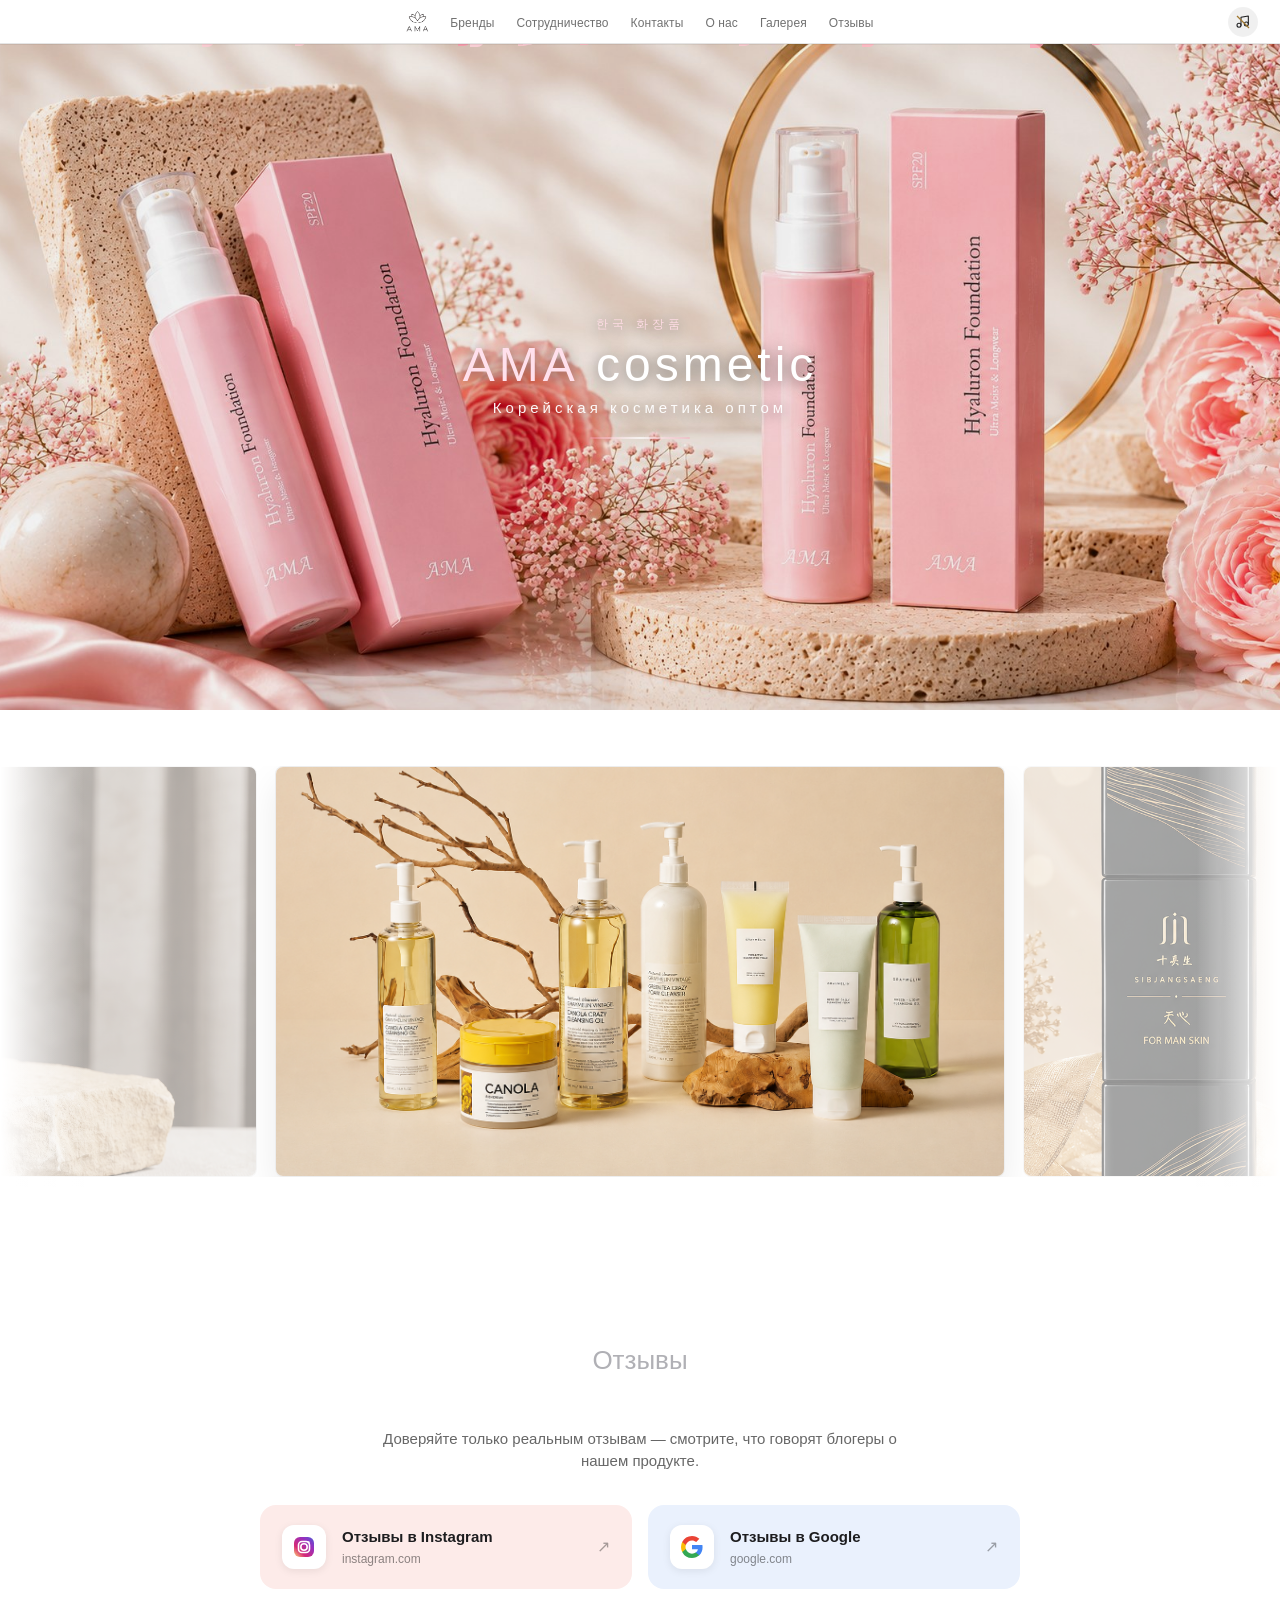
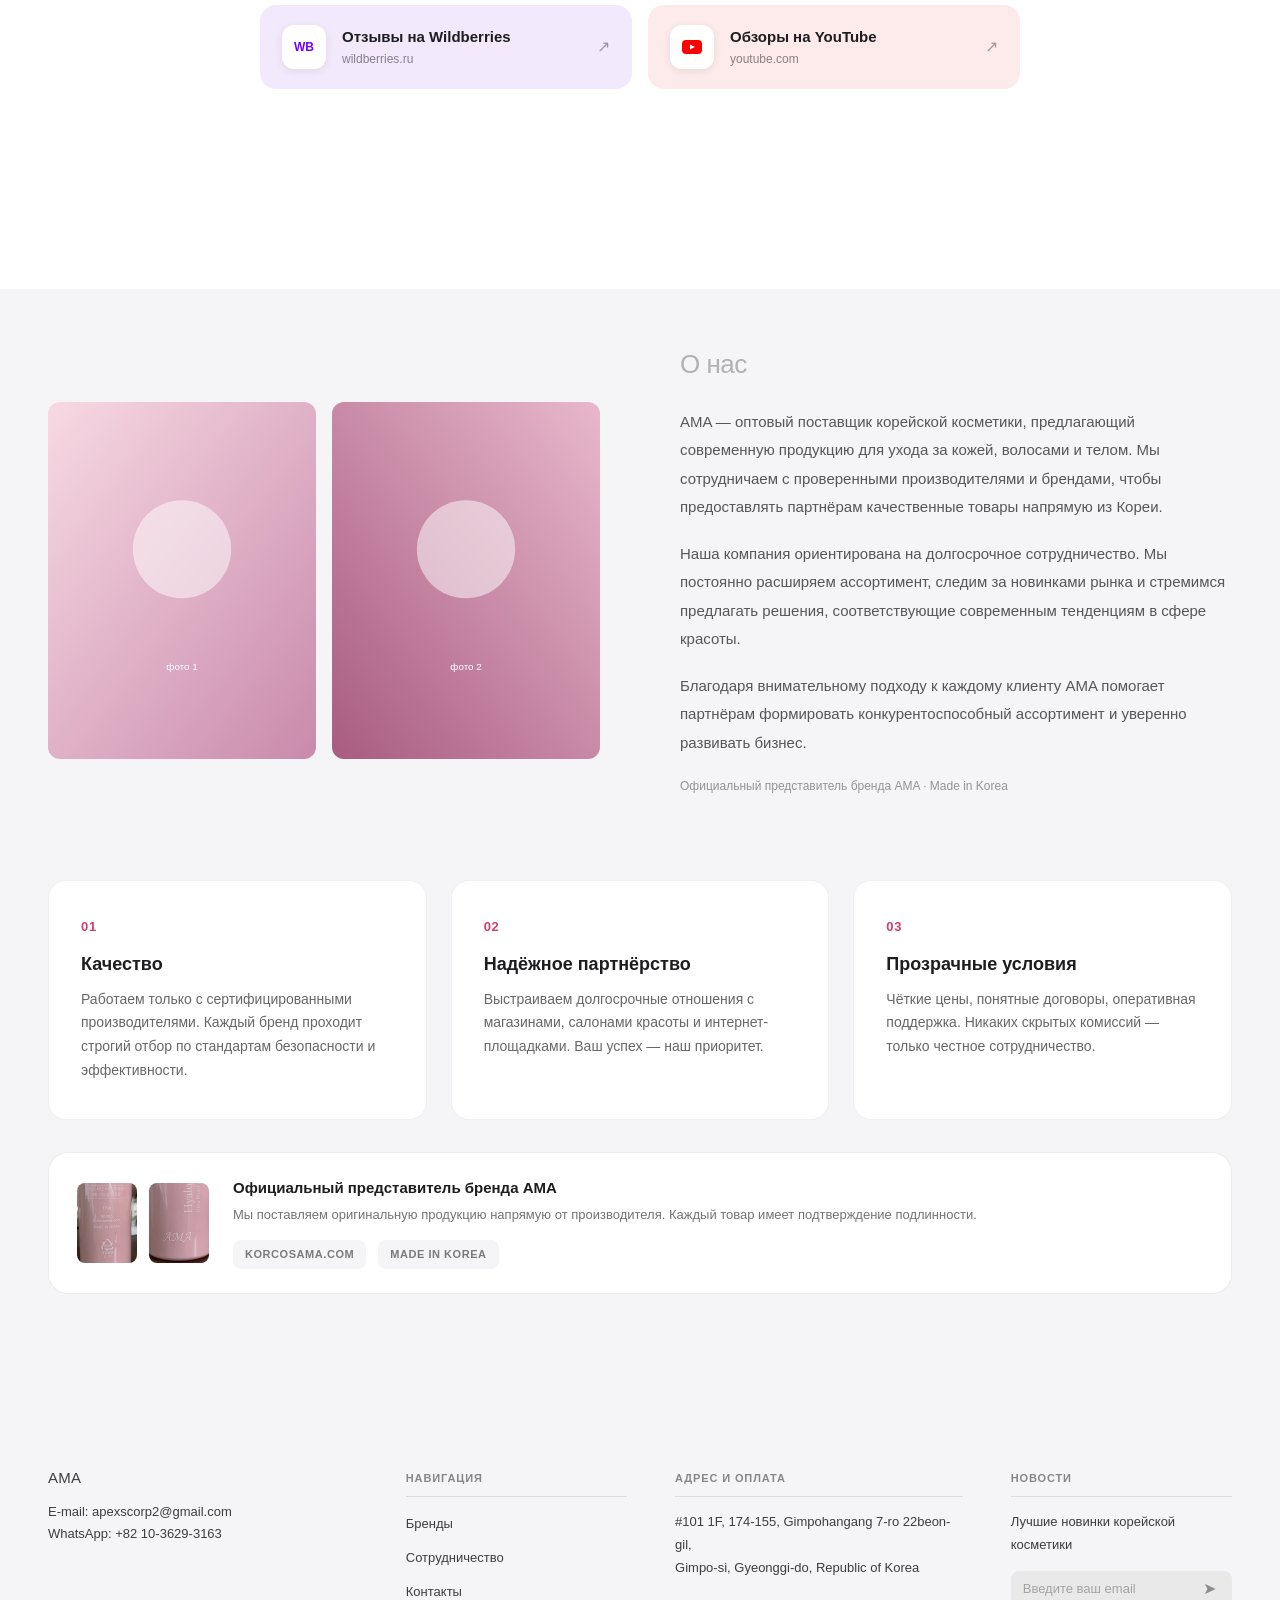
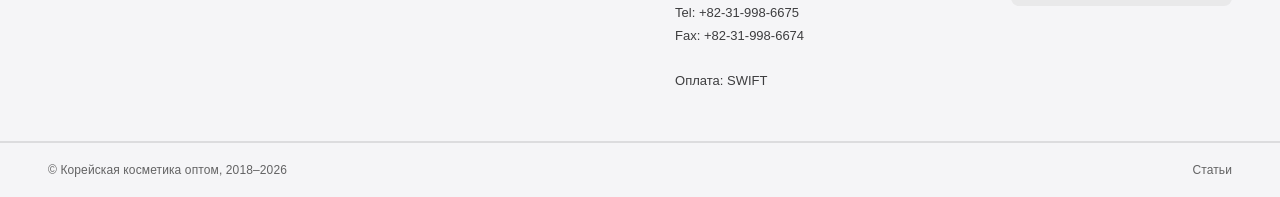
==== commit 3ffe3d64: "Add files via upload" ====
--- a/index.html
+++ b/index.html
@@ -67,7 +67,6 @@
 
 <!-- ===================== ГАЛЕРЕЯ БРЕНДОВ ===================== -->
 <section class="ama-section" id="ama-slider">
-  <h2 class="ama-section-title reveal">Наши бренды</h2>
   <div class="brand-slider reveal reveal-delay-1" data-brand-slider>
     <div class="brand-slider-viewport">
       <div class="brand-slider-track">
@@ -89,26 +88,6 @@
     <button class="brand-slider-arrow brand-slider-next" type="button" aria-label="Следующий бренд">&#8250;</button>
   </div>
 </section>
-
-<!-- ===================== ОФИЦИАЛЬНЫЙ БЛОК ===================== -->
-<div style="background:#f5f5f7; padding: 0 0 56px;">
-  <div style="width:100%; padding: 0 48px; box-sizing:border-box;">
-    <div class="ama-official-block reveal">
-      <div class="ama-official-images">
-        <img src="https://images.unsplash.com/photo-1596462502278-27bfdc403348?w=200&q=80" alt="AMA продукт 1">
-        <img src="https://images.unsplash.com/photo-1512207736890-6ffed8a84e8d?w=200&q=80" alt="AMA продукт 2">
-      </div>
-      <div class="ama-official-text">
-        <h3>Официальный представитель бренда AMA</h3>
-        <p>Мы поставляем оригинальную продукцию напрямую от производителя. Каждый товар имеет подтверждение подлинности.</p>
-        <div class="ama-official-badges">
-          <span class="ama-badge">korcosama.com</span>
-          <span class="ama-badge">Made in Korea</span>
-        </div>
-      </div>
-    </div>
-  </div>
-</div>
 
 <!-- ===================== ОТЗЫВЫ ===================== -->
 <section class="ama-section ama-reviews" id="ama-reviews">
@@ -171,6 +150,22 @@
         <p>Чёткие цены, понятные договоры, оперативная поддержка. Никаких скрытых комиссий — только честное сотрудничество.</p>
       </div>
     </div>
+
+    <!-- ===================== ОФИЦИАЛЬНЫЙ БЛОК (уменьшенный) ===================== -->
+    <div class="ama-official-block reveal" style="margin-top:32px;padding:24px 28px;gap:24px;">
+      <div class="ama-official-images">
+        <img src="images/korcosama01.jpg" alt="AMA Hyaluron — оригинальная упаковка" style="width:60px;height:80px;object-fit:cover;object-position:50% 35%;border-radius:8px;">
+        <img src="images/korcosama02.jpg" alt="AMA — korcosama.com, Made in Korea" style="width:60px;height:80px;object-fit:cover;object-position:50% 65%;border-radius:8px;">
+      </div>
+      <div class="ama-official-text">
+        <h3>Официальный представитель бренда AMA</h3>
+        <p>Мы поставляем оригинальную продукцию напрямую от производителя. Каждый товар имеет подтверждение подлинности.</p>
+        <div class="ama-official-badges">
+          <span class="ama-badge">korcosama.com</span>
+          <span class="ama-badge">Made in Korea</span>
+        </div>
+      </div>
+    </div>
   </div>
 </section>
 
@@ -179,7 +174,7 @@
   <section class="ama-footer-info">
     <div>
       <div class="ama-fi-logo">АМА</div>
-      <p class="ama-fi-text">E-mail: <a href="mailto:apexscorp@gmail.com">apexscorp@gmail.com</a><br>WhatsApp: <a href="https://wa.me/821036293163" target="_blank" rel="noopener">+82 10-3629-3163</a></p>
+      <p class="ama-fi-text">E-mail: <a href="mailto:apexscorp2@gmail.com">apexscorp2@gmail.com</a><br>WhatsApp: <a href="https://wa.me/821036293163" target="_blank" rel="noopener">+82 10-3629-3163</a></p>
     </div>
     <div>
       <p class="ama-fi-title">Навигация</p>
--- a/css/style.css
+++ b/css/style.css
@@ -455,21 +455,22 @@
 
 .ama-hero-title {
   font-size: 48px;
+  font-weight: 200;
+  color: #fff;
+  letter-spacing: 4px;
+  line-height: 1;
+}
+
+.ama-hero-title strong {
   font-weight: 300;
-  color: #fff;
-  letter-spacing: 1px;
-  line-height: 1;
-}
-
-.ama-hero-title strong {
-  font-weight: 400;
   color: #ffe0ec;
 }
 
 .ama-hero-subtitle {
   font-size: 15px;
   color: rgba(255, 255, 255, 0.95);
-  letter-spacing: 2px;
+  font-weight: 300;
+  letter-spacing: 4px;
   margin-top: 8px;
 }
 
@@ -562,14 +563,24 @@
   letter-spacing: 0;
 }
 
+#ama-slider .ama-section-title,
+#ama-reviews .ama-section-title {
+  color: #b0b0b5;
+  font-size: 26px;
+  font-weight: 500;
+}
+
 #ama-slider {
   padding-left: 0;
   padding-right: 0;
+  padding-top: 56px;
+  padding-bottom: 56px;
   overflow: hidden;
 }
 
 #ama-slider .ama-section-title {
   padding: 0 48px;
+  margin-bottom: 80px;
 }
 
 .brand-slider {
@@ -877,6 +888,10 @@
   box-sizing: border-box;
 }
 
+.ama-about .ama-section {
+  padding-top: 56px;
+}
+
 .ama-about-grid {
   display: grid;
   grid-template-columns: 1fr 1fr;
@@ -905,10 +920,11 @@
 }
 
 .ama-about-text h2 {
-  font-size: 32px;
-  font-weight: 600;
+  font-size: 26px;
+  font-weight: 500;
   margin-bottom: 24px;
   letter-spacing: -.02em;
+  color: #b0b0b5;
 }
 
 .ama-about-text p {
@@ -980,6 +996,8 @@
   text-align: center;
   width: 100%;
   box-sizing: border-box;
+  padding-top: 56px;
+  padding-bottom: 200px;
 }
 
 .ama-reviews p.lead {
@@ -1186,6 +1204,33 @@
 .btn-primary-ama:hover {
   background: #b8305f;
   transform: translateY(-1px);
+}
+
+.btn-copy-email {
+  display: inline-flex;
+  align-items: center;
+  gap: 6px;
+  background: transparent;
+  border: 1.5px solid rgba(0, 0, 0, .15);
+  color: rgba(0, 0, 0, .55);
+  padding: 12px 22px;
+  border-radius: 999px;
+  font-size: 13px;
+  font-weight: 500;
+  cursor: pointer;
+  transition: all .2s ease;
+  font-family: inherit;
+}
+
+.btn-copy-email:hover {
+  border-color: rgba(0, 0, 0, .35);
+  color: #1d1d1f;
+}
+
+.btn-copy-email.is-copied {
+  border-color: #a07830;
+  color: #a07830;
+  background: rgba(160, 120, 48, .06);
 }
 
 /* ===========================================================
